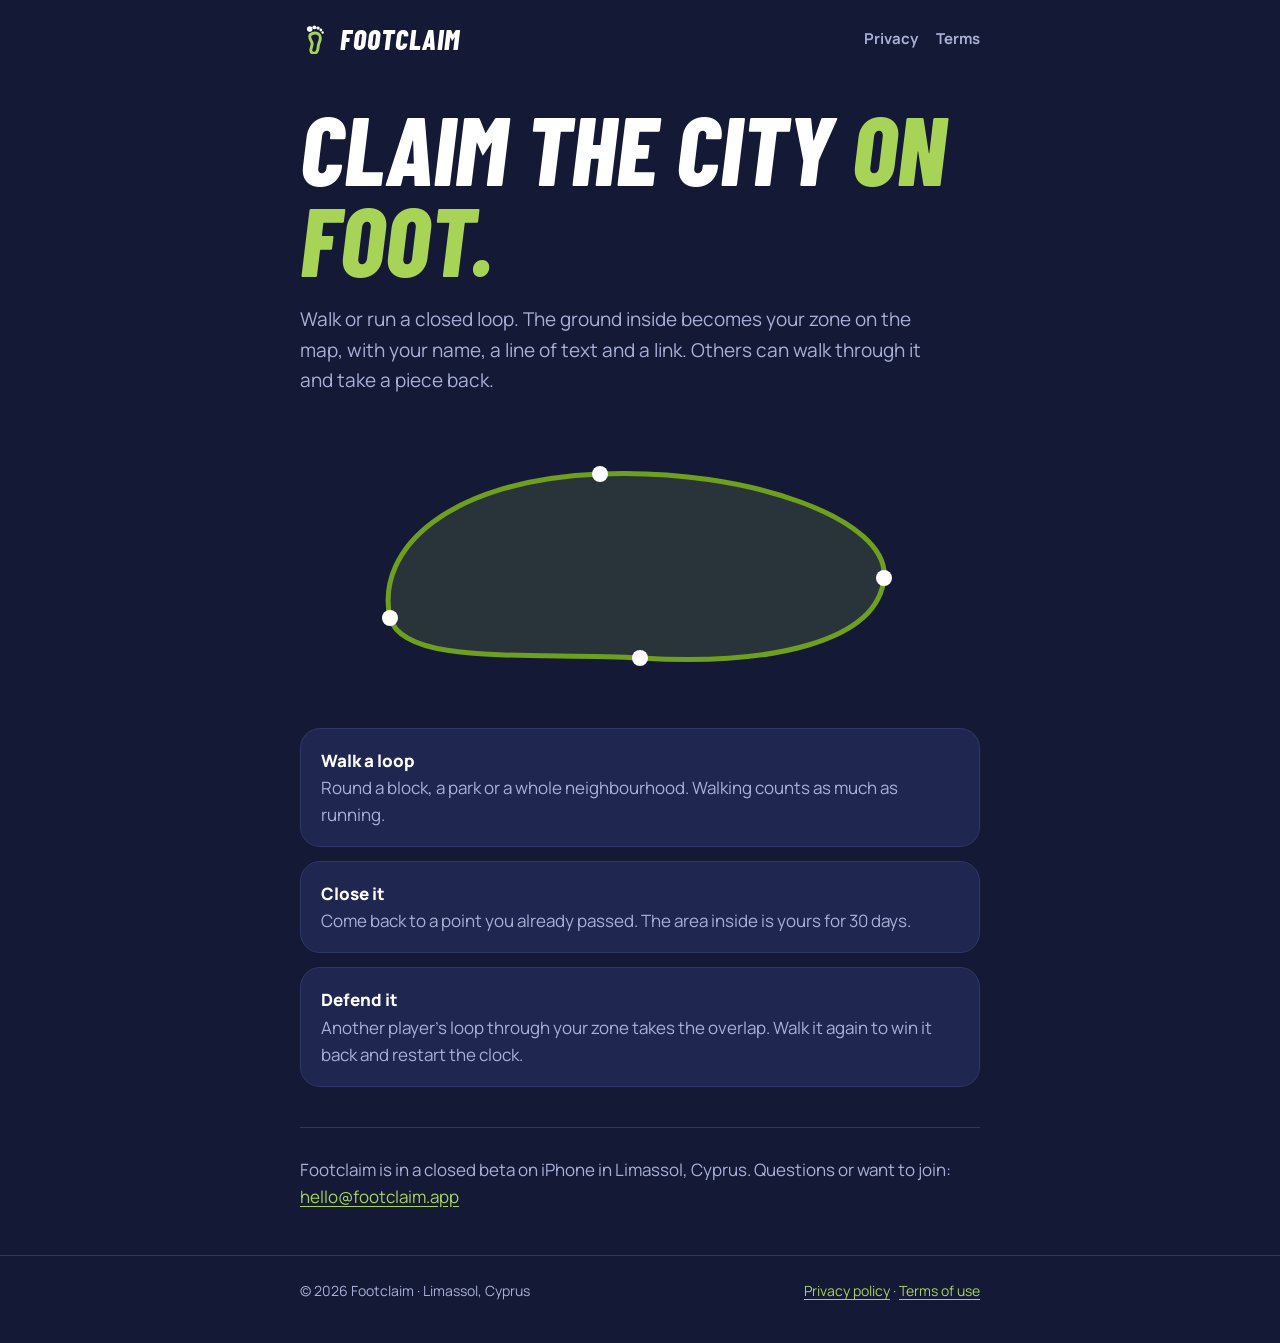
==== index.html @ a901a5ae "Home, privacy policy and terms of use Co-Authored-By: Claude Opus 5.5 <noreply@anthropic.com> Claude" ====
<!doctype html>
<html lang="en">
<head>
<meta charset="utf-8">
<meta name="viewport" content="width=device-width, initial-scale=1">
<title>Footclaim — claim the city on foot</title>
<meta name="description" content="Walk or run a closed loop and the ground inside becomes your zone, with your name, text and link on the map. In beta in Limassol.">
<link rel="icon" href="favicon.png">
<link rel="stylesheet" href="style.css">
</head>
<body>
<header class="site">
  <div class="wrap">
    <a class="brand" href="./" aria-label="Footclaim home">
      <svg width="30" height="30" viewBox="5.5 2.2 15 20.5" fill="none" aria-hidden="true"><path d="M9.4 10.6 C9.6 8.6 13.6 7.6 15.6 9.2 C17.2 10.6 16.6 13.4 15.6 15.6 C14.9 17.2 15.4 19.4 14.4 21 C13.4 22.6 10.6 22.6 10.2 20.6 C9.8 18.8 11.4 17.2 11 15.2 C10.7 13.6 9.2 12.6 9.4 10.6 Z" stroke="#A7D457" stroke-width="2" stroke-linejoin="round"/><circle cx="9.4" cy="5.7" r="1.9" fill="#fff"/><circle cx="12.6" cy="4.5" r="1.35" fill="#fff"/><circle cx="15.1" cy="5.0" r="1.15" fill="#fff"/><circle cx="17.0" cy="6.3" r="0.95" fill="#fff"/><circle cx="18.2" cy="8.0" r="0.8" fill="#fff"/></svg>
      <span>FOOTCLAIM</span>
    </a>
    <nav aria-label="Site">
      <a href="privacy.html">Privacy</a>
      <a href="terms.html">Terms</a>
    </nav>
  </div>
</header>

<main class="wrap">
  <h1 class="display">Claim the city <em>on foot.</em></h1>
  <p class="lead">Walk or run a closed loop. The ground inside becomes your zone on the map, with your name, a line of text and a link. Others can walk through it and take a piece back.</p>

  <svg class="loop" viewBox="0 0 680 260" role="img" aria-label="A walked loop with its checkpoints, the ground inside filled green">
    <path d="M90 190 C75 120 150 52 300 46 C450 40 590 92 584 150 C578 214 470 238 340 230 C230 224 104 238 90 190 Z" fill="#A7D457" fill-opacity="0.14" stroke="#6E9F1E" stroke-width="5" stroke-linejoin="round"/>
    <circle cx="90" cy="190" r="8" fill="#fff"/><circle cx="300" cy="46" r="8" fill="#fff"/><circle cx="584" cy="150" r="8" fill="#fff"/><circle cx="340" cy="230" r="8" fill="#fff"/>
  </svg>

  <ol class="steps">
    <li><strong>Walk a loop</strong><span>Round a block, a park or a whole neighbourhood. Walking counts as much as running.</span></li>
    <li><strong>Close it</strong><span>Come back to a point you already passed. The area inside is yours for 30 days.</span></li>
    <li><strong>Defend it</strong><span>Another player's loop through your zone takes the overlap. Walk it again to win it back and restart the clock.</span></li>
  </ol>

  <p class="beta">Footclaim is in a closed beta on iPhone in Limassol, Cyprus. Questions or want to join: <a href="mailto:hello@footclaim.app">hello@footclaim.app</a></p>
</main>

<footer class="site">
  <div class="wrap">
    <span>© 2026 Footclaim · Limassol, Cyprus</span>
    <span><a href="privacy.html">Privacy policy</a> · <a href="terms.html">Terms of use</a></span>
  </div>
</footer>
</body>
</html>
---- style.css ----
/* Footclaim site: the app's navy ground and single green accent. Fonts are served from this site, not Google. */
@font-face { font-family: 'Barlow Condensed'; font-style: italic; font-weight: 800; font-display: swap; src: url('fonts/barlow-condensed-latin-800-italic.woff2') format('woff2'); }
@font-face { font-family: 'Manrope'; font-weight: 400; font-display: swap; src: url('fonts/manrope-latin-400-normal.woff2') format('woff2'); }
@font-face { font-family: 'Manrope'; font-weight: 700; font-display: swap; src: url('fonts/manrope-latin-700-normal.woff2') format('woff2'); }
@font-face { font-family: 'Manrope'; font-weight: 800; font-display: swap; src: url('fonts/manrope-latin-800-normal.woff2') format('woff2'); }

:root {
  --navy: #141936;
  --navy-deep: #0E1230;
  --panel: #1F2650;
  --line: #2F3866;
  --green: #A7D457;
  --map-green: #6E9F1E;
  --white: #FFFFFF;
  --mist: #A9B0D6;
}

* { box-sizing: border-box; }
html { -webkit-text-size-adjust: 100%; }
body {
  margin: 0;
  background: var(--navy);
  color: var(--white);
  font: 400 17px/1.6 Manrope, system-ui, -apple-system, 'Segoe UI', sans-serif;
}
a { color: var(--green); text-underline-offset: 3px; }
a:hover { color: var(--white); }
a:focus-visible { outline: 2px solid var(--green); outline-offset: 3px; border-radius: 4px; }

.wrap { max-width: 720px; margin: 0 auto; padding: 0 20px; }

header.site { padding: 24px 0; }
header.site .wrap { display: flex; align-items: center; justify-content: space-between; gap: 16px; }
.brand { display: inline-flex; align-items: center; gap: 10px; color: var(--white); text-decoration: none; }
.brand span { font: italic 800 28px/1 'Barlow Condensed', sans-serif; letter-spacing: 1px; }
header.site nav { display: flex; gap: 18px; font-weight: 700; font-size: 15px; }
header.site nav a { color: var(--mist); text-decoration: none; }
header.site nav a:hover, header.site nav a[aria-current] { color: var(--white); }

.display {
  font: italic 800 clamp(48px, 12vw, 96px)/0.95 'Barlow Condensed', sans-serif;
  text-transform: uppercase;
  margin: 24px 0 20px;
}
.display em { font-style: inherit; color: var(--green); }
.lead { color: var(--mist); font-size: 19px; max-width: 34em; }

.loop { display: block; width: 100%; height: auto; margin: 32px 0 8px; }

.steps { list-style: none; padding: 0; margin: 40px 0; display: grid; gap: 14px; }
.steps li { background: var(--panel); border: 1px solid var(--line); border-radius: 20px; padding: 18px 20px; }
.steps strong { display: block; font-weight: 800; }
.steps span { color: var(--mist); }

.beta { border-top: 1px solid var(--line); padding: 28px 0; color: var(--mist); }

/* Legal pages */
article.legal { padding: 8px 0 48px; }
article.legal h1 { font: italic 800 clamp(40px, 9vw, 64px)/1 'Barlow Condensed', sans-serif; text-transform: uppercase; margin: 16px 0 8px; }
article.legal .updated { color: var(--mist); margin: 0 0 32px; }
article.legal h2 { font-weight: 800; font-size: 20px; margin: 36px 0 8px; }
article.legal p, article.legal li { color: #E3E6F4; }
article.legal ul { padding-left: 22px; }
article.legal li { margin: 6px 0; }
article.legal table { width: 100%; border-collapse: collapse; margin: 12px 0; font-size: 15px; }
article.legal th, article.legal td { text-align: left; vertical-align: top; padding: 10px 12px; border-bottom: 1px solid var(--line); }
article.legal th { color: var(--mist); font-weight: 700; }
.summary { background: var(--panel); border: 1px solid var(--line); border-radius: 20px; padding: 18px 22px; margin: 0 0 8px; }
.summary p { margin: 6px 0; }

footer.site { border-top: 1px solid var(--line); padding: 24px 0 40px; color: var(--mist); font-size: 14px; }
footer.site .wrap { display: flex; flex-wrap: wrap; gap: 8px 20px; justify-content: space-between; }

@media (max-width: 520px) {
  article.legal table, article.legal thead, article.legal tbody, article.legal tr, article.legal th, article.legal td { display: block; }
  article.legal thead { display: none; }
  article.legal td { border-bottom: none; padding: 4px 0; }
  article.legal tr { border-bottom: 1px solid var(--line); padding: 10px 0; }
  article.legal td:first-child { font-weight: 800; color: var(--white); }
}
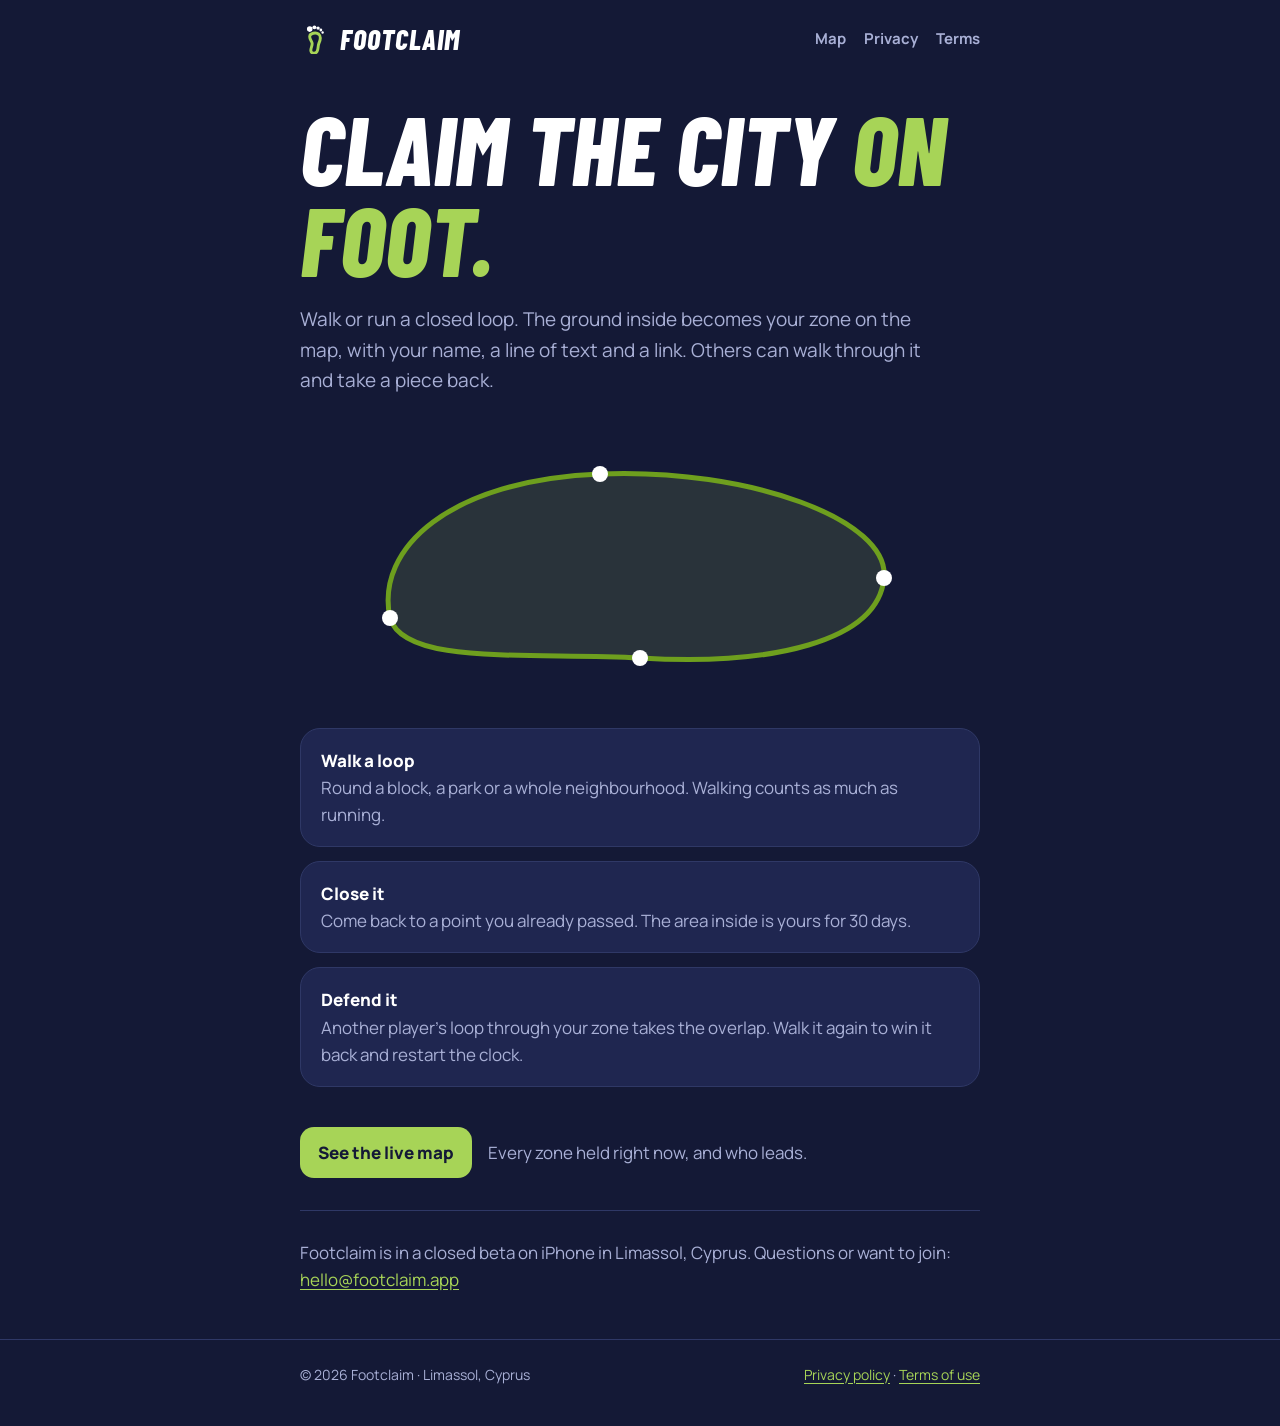
==== commit 18510eba: "Live map: zones, zone pages with a countdown, leaderboard footclaim.app/map shows every active zone " ====
--- a/index.html
+++ b/index.html
@@ -16,6 +16,7 @@
       <span>FOOTCLAIM</span>
     </a>
     <nav aria-label="Site">
+      <a href="map">Map</a>
       <a href="privacy.html">Privacy</a>
       <a href="terms.html">Terms</a>
     </nav>
@@ -37,6 +38,8 @@
     <li><strong>Defend it</strong><span>Another player's loop through your zone takes the overlap. Walk it again to win it back and restart the clock.</span></li>
   </ol>
 
+  <p class="live"><a class="live-link" href="map">See the live map</a> <span>Every zone held right now, and who leads.</span></p>
+
   <p class="beta">Footclaim is in a closed beta on iPhone in Limassol, Cyprus. Questions or want to join: <a href="mailto:hello@footclaim.app">hello@footclaim.app</a></p>
 </main>
 
--- a/style.css
+++ b/style.css
@@ -13,6 +13,7 @@
   --map-green: #6E9F1E;
   --white: #FFFFFF;
   --mist: #A9B0D6;
+  --danger: #FF7A59;
 }
 
 * { box-sizing: border-box; }
@@ -52,6 +53,13 @@
 .steps strong { display: block; font-weight: 800; }
 .steps span { color: var(--mist); }
 
+.live { margin: 0 0 32px; display: flex; flex-wrap: wrap; align-items: center; gap: 12px 16px; color: var(--mist); }
+.live-link {
+  display: inline-block; border-radius: 14px; padding: 12px 18px; background: var(--green); color: var(--navy);
+  font-weight: 800; text-decoration: none;
+}
+.live-link:hover { color: var(--navy); filter: brightness(1.08); }
+
 .beta { border-top: 1px solid var(--line); padding: 28px 0; color: var(--mist); }
 
 /* Legal pages */
